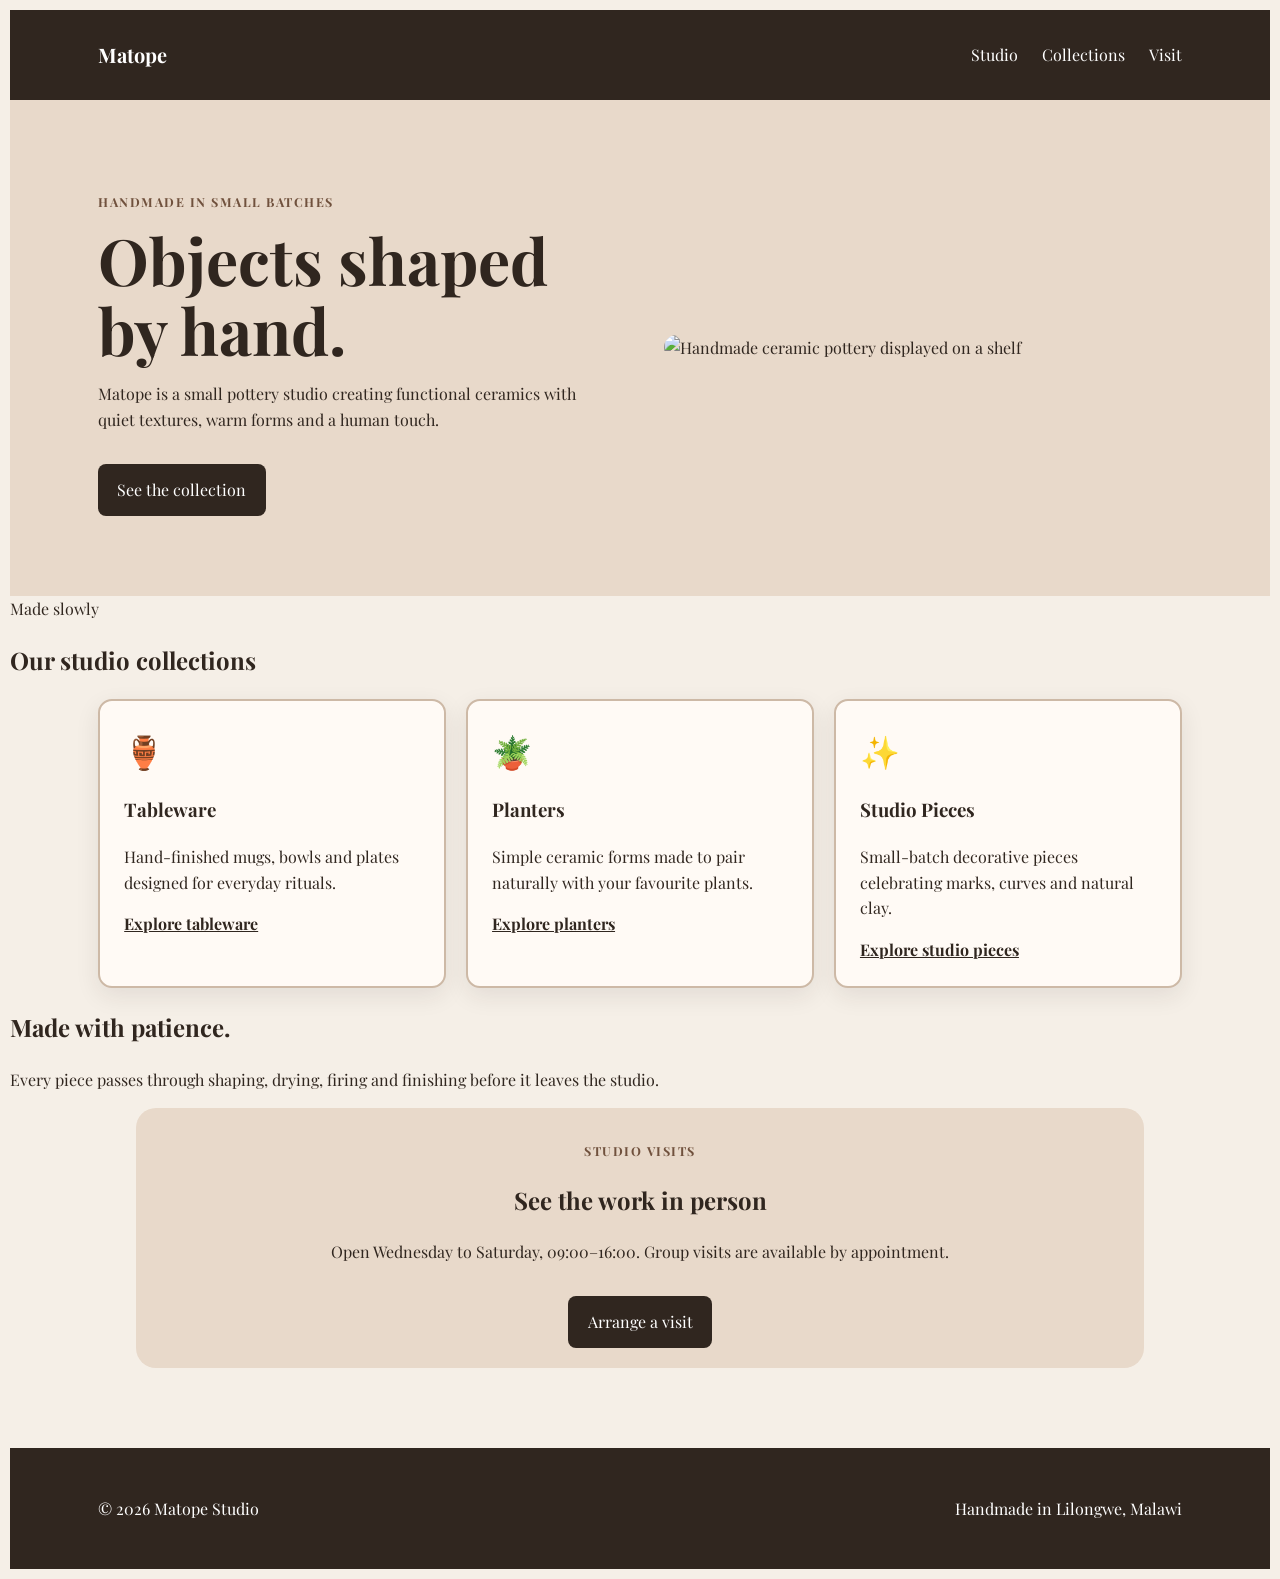
==== buggy-version.html @ fc01357e "Add HTML  and CSS styles  buggy versiion files for landing page, . adjusted the responsiviness" ====
<!doctype html>
<html lang="en">
  <head>
    <meta charset="UTF-8" />
    <meta name="viewport" content="width=device-width, initial-scale=1.0" />

    <title>Matope Pottery Studio</title>
    <link rel="preconnect" href="https://fonts.googleapis.com">
    <link rel="preconnect" href="https://fonts.gstatic.com" crossorigin>
    <link href="https://fonts.googleapis.com/css2?family=Playfair+Display:wght@500;700&display=swap" rel="stylesheet">
    <link rel="stylesheet" href="style.css">
</head>

<body>

    <nav class="site-nav" aria-label="Main navigation">
        <a class="brand" href="#">Matope</a>
        <ul class="nav-links">
            <a href="#studio">Studio</a>
            <a href="#collections">Collections</a>
            <a href="#visit">Visit</a>
        </ul>
    </nav>

    <header id="studio" class="hero">
        <div class="hero-copy">
            <p class="eyebrow">Handmade in small batches</p>
            <h1>Objects shaped by hand.</h1>
            <p>Matope is a small pottery studio creating functional ceramics with quiet textures, warm forms and a human touch.</p>
            <a class="button" href="#collections">See the collection</a>
        </div>
        <img class="hero-image"
            src="https://images.unsplash.com/photo-1610701596007-11502861dcfa?auto=format&fit=crop&w=1200&q=80"
            alt="Handmade ceramic pottery displayed on a shelf">
    </header>

    <main>

      <section id="collections" class="features" aria-labelledby="collections-heading">
          <div class="section-heading>"
            <p class="eyebrow">Made slowly</p>
            <h2 id="collections-heading">Our studio collections</h2>
        </div>

        <div class="feature-row">
          <article class="feature-box">
            <span class="icon" aria-hidden="true">🏺</span>
            <h3>Tableware</h3>
            <p>Hand-finished mugs, bowls and plates designed for everyday rituals.</p>
            <a href="#visit">Explore tableware</a>
          </article>

          <article class="feature-box">
            <span class="icon" aria-hidden="true">🪴</span>
            <h3>Planters</h3>
            <p>Simple ceramic forms made to pair naturally with your favourite plants.</p>
            <a href="#visit">Explore planters</a>
          </article>

          <article class="feature-box">
            <span class="icon" aria-hidden="true">✨</span>
            <h3>Studio Pieces</h3>
            <p>Small-batch decorative pieces celebrating marks, curves and natural clay.</p>
            <a href="#visit">Explore studio pieces</a>
          </article>
        </div>

      </section>  

      <section id="studio">
        <!-- Studio information goes here -->
        <h2>Made with patience.</h2>
        <p>
          Every piece passes through shaping, drying, firing and finishing
          before it leaves the studio.
        </p>
      </section>
      <section class="visit section" id="visit" aria-labelledby="visit-title">
      <p class="eyebrow">Studio visits</p>
      <h2>See the work in person</h2>
      <p>Open Wednesday to Saturday, 09:00–16:00. Group visits are available by appointment.</p>
      <a class="button" href="https://malawiplus.com/mchepa-pottery/">Arrange a visit</a>
    </section>
  </main>
    </main>

    <footer>
      <!-- Footer goes here -->
      <p>© 2026 Matope Studio</p>
    <p>Handmade in Lilongwe, Malawi</p>
    </footer>
  </body>
</html>
---- style.css ----
* {
  box-sizing: border-box;
}

html {
  scroll-behavior: smooth;
}

body {
  margin: 10px;
  font-family: "Playfair Display", Georgia, serif;
  color: #30261f;
  background: #f5efe7;
  line-height: 1.6;
}

.site-nav {
  display: flex;
  justify-content: space-between;
  align-items: center;
  padding: 1rem 7%;
  background: #30261f;
}

.brand, .nav-links a {
  color: #fff;
  text-decoration: none;
}

.brand {
  font-weight: 700;
  font-size: 1.25rem;
}

.nav-links {
  display: flex;
  gap: 1.5rem;
}

.hero {
  display: flex;
  align-items: center;
  gap: 3rem;
  padding: 5rem 7%;
  background: #e8d9ca;
}

.hero-copy {
  flex: 1;
}

.hero-image {
  flex: 1;
  width: 100%;
  max-height: 420px;
  object-fit: cover;
  border-radius: 18px;
}

.eyebrow {
  text-transform: uppercase;
  letter-spacing: .12em;
  font-size: .78rem;
  font-weight: 700;
  color: #70513d;
}

h1 {
  font-size: clamp(2.2rem, 5vw, 4.5rem);
  line-height: 1.1;
  margin: .4rem 0 1rem;
}


.button {
  display: inline-block;
  margin-top: 1rem;
  padding: .8rem 1.2rem;
  border-radius: 8px;
  background: #30261f;
  color: #fff;
  text-decoration: none;
}
.feature-box {
  border: 2px solid #cdb9a6;
  background: #fffaf5;
}

.feature-row {
  display: flex;
  flex-wrap: wrap;
  gap: 1.25rem;
  padding: 0 7%;
}

.feature-box {
  flex: 1 1 0;
  padding: 1.5rem;
  border-radius: 14px;
  box-shadow: 0 8px 24px rgba(48, 38, 31, .09);
}

.feature-box a {
  color: #30261f;
  font-weight: 700;
}

.feature-box a:hover,
.feature-box a:focus {
  color: #8a4f2d;
}

.icon {
  font-size: 2rem;
}
.section-heading {
  padding: 4rem 7% 1.5rem;
}

.studio {
  margin: 4rem 7%;
  padding: 3rem;
  border-radius: 18px;
  background: #ddc9b5;
}

footer {
  display: flex;
  justify-content: space-between;
  margin-top: 4rem;
  padding: 2rem 7%;
  background: #30261f;
  color: #fff;
  
}
.visit {
  margin: 0 auto;
  background:#e8d9ca;
  border-radius: 20px;
  color:#30261F;
  margin-bottom: 5rem;
  max-width: 80%;
  text-align: center;
  padding: 20px 40px;
}


@media (max-width: 640px) {
  .site-nav,
  .hero {
    flex-direction: column;
  }

  .site-nav {
    align-items: flex-start;
  }

  .hero {
    padding: 3rem 7%;
  }

  .feature-row {
    flex-direction: column;
    flex-wrap: nowrap;
  }

  .feature-box {
    width: 100%;
  }
  .visit {
    margin-bottom: 2rem;
  }

  .footer{
    align-items: center;
  }
}
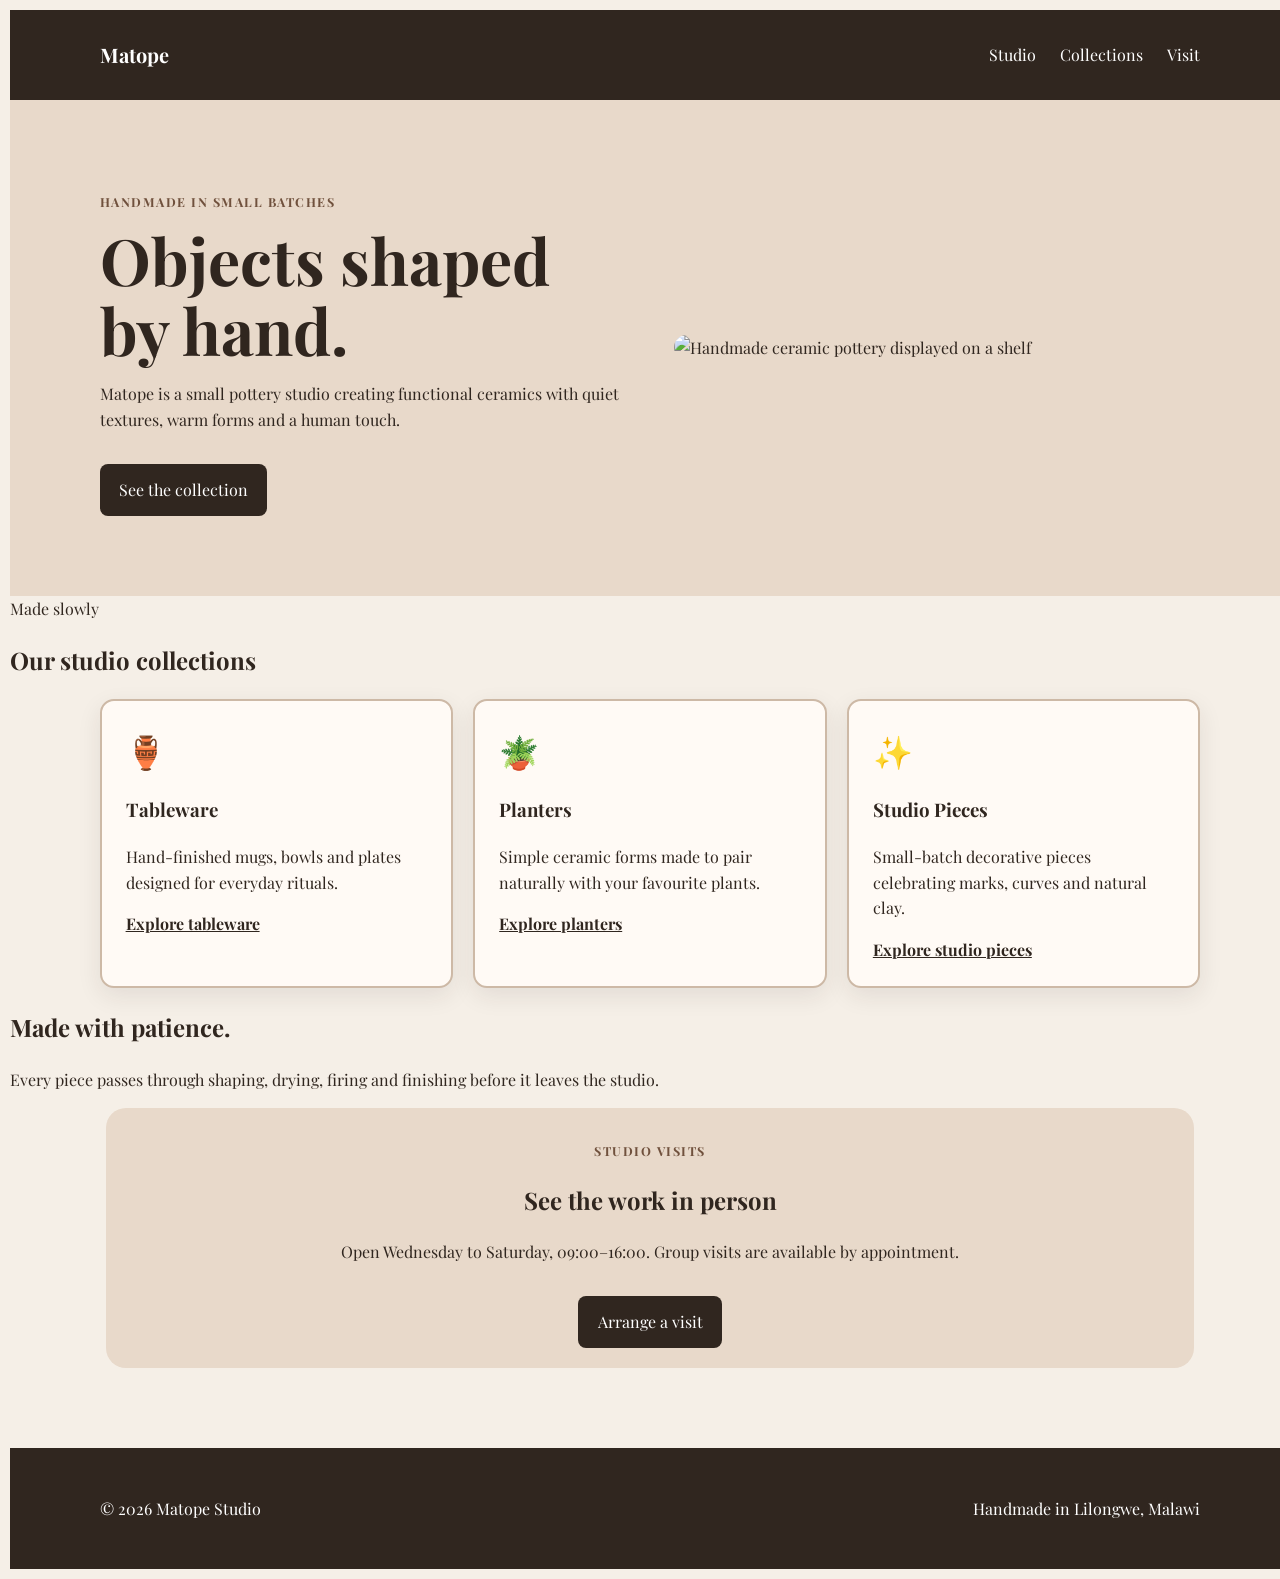
==== commit 111b76d8: "changed the style file for the html buggy version" ====
--- a/buggy-version.html
+++ b/buggy-version.html
@@ -8,7 +8,7 @@
     <link rel="preconnect" href="https://fonts.googleapis.com">
     <link rel="preconnect" href="https://fonts.gstatic.com" crossorigin>
     <link href="https://fonts.googleapis.com/css2?family=Playfair+Display:wght@500;700&display=swap" rel="stylesheet">
-    <link rel="stylesheet" href="style.css">
+    <link rel="stylesheet" href="buggy-version.css">
 </head>
 
 <body>
--- a/buggy-version.css
+++ b/buggy-version.css
@@ -0,0 +1,262 @@
+
+* {
+  box-sizing: border-box;
+}
+
+html {
+  scroll-behavior: smooth;
+}
+
+body {
+  margin: 10px ;
+  padding: 0;
+  font-family: "Playfair Display", Georgia, serif;
+  color: #30261f;
+  background: #f5efe7;
+  line-height: 1.6;
+  overflow-x: hidden;
+  width: 100%;
+}
+
+.site-nav {
+  display: flex;
+  justify-content: space-between;
+  align-items: center;
+  padding: 1rem 7%;
+  background: #30261f;
+}
+
+.brand, .nav-links a {
+  color: #fff;
+  text-decoration: none;
+}
+
+.brand {
+  font-weight: 700;
+  font-size: 1.25rem;
+}
+
+.nav-links {
+  display: flex;
+  gap: 1.5rem;
+}
+
+.hero {
+  display: flex;
+  align-items: center;
+  gap: 3rem;
+  padding: 5rem 7%;
+  background: #e8d9ca;
+}
+
+.hero-copy {
+  flex: 1;
+}
+
+.hero-image {
+  flex: 1;
+  width: 100%;
+  max-height: 420px;
+  object-fit: cover;
+  border-radius: 18px;
+}
+
+.eyebrow {
+  text-transform: uppercase;
+  letter-spacing: .12em;
+  font-size: .78rem;
+  font-weight: 700;
+  color: #70513d;
+}
+
+h1 {
+  font-size: clamp(2.2rem, 5vw, 4.5rem);
+  line-height: 1.1;
+  margin: .4rem 0 1rem;
+}
+
+
+.button {
+  display: inline-block;
+  margin-top: 1rem;
+  padding: .8rem 1.2rem;
+  border-radius: 8px;
+  background: #30261f;
+  color: #fff;
+  text-decoration: none;
+}
+.feature-box {
+  border: 2px solid #cdb9a6;
+  background: #fffaf5;
+}
+
+.feature-row {
+  display: flex;
+  flex-wrap: wrap;
+  gap: 1.25rem;
+  padding: 0 7%;
+}
+
+.feature-box {
+  flex: 1 1 0;
+  padding: 1.5rem;
+  border-radius: 14px;
+  box-shadow: 0 8px 24px rgba(48, 38, 31, .09);
+}
+
+.feature-box a {
+  color: #30261f;
+  font-weight: 700;
+}
+
+.feature-box a:hover,
+.feature-box a:focus {
+  color: #8a4f2d;
+}
+
+.icon {
+  font-size: 2rem;
+}
+.section-heading {
+  padding: 4rem 7% 1.5rem;
+}
+
+.studio {
+  margin: 4rem 7%;
+  padding: 3rem;
+  border-radius: 18px;
+  background: #ddc9b5;
+}
+
+footer {
+  display: flex;
+  justify-content: space-between;
+  margin-top: 4rem;
+  padding: 2rem 7%;
+  background: #30261f;
+  color: #fff;
+  
+}
+.visit {
+  margin: 0 auto;
+  background:#e8d9ca;
+  border-radius: 20px;
+  color:#30261F;
+  margin-bottom: 5rem;
+  max-width: 85%;
+  text-align: center;
+  padding: 20px 40px;
+
+}
+
+
+@media (max-width: 640px) {
+  
+  .site-nav {
+    flex-direction: column;
+    align-items: center;
+    padding: 1rem 5%;
+    gap: 1rem;
+  }
+
+  .brand {
+    font-size: 1.1rem;
+  }
+
+  .nav-links {
+    gap: 1rem;
+    font-size: 0.9rem;
+  }
+
+  
+  .hero {
+    flex-direction: column;
+    padding: 2rem 5%;
+    gap: 2rem;
+  }
+
+  .hero-copy {
+    text-align: center;
+  }
+
+  .hero-copy h1 {
+    font-size: 1.8rem;
+    margin: 0.5rem 0 0.8rem;
+  }
+
+  .hero-copy p {
+    font-size: 0.95rem;
+  }
+
+  .hero-image {
+    max-height: 300px;
+    border-radius: 12px;
+  }
+
+  .button {
+    padding: 0.7rem 1rem;
+    font-size: 0.95rem;
+  }
+
+  .section-heading {
+    padding: 2rem 5% 1rem;
+    text-align: center;
+  }
+
+  .section-heading h2 {
+    font-size: 1.8rem;
+  }
+
+  .feature-row {
+    flex-direction: column;
+    flex-wrap: nowrap;
+    gap: 1rem;
+    padding: 0 5%;
+  }
+
+  .feature-box {
+    width: 100%;
+    padding: 1.2rem;
+    border-radius: 10px;
+  }
+
+  .feature-box h3 {
+    font-size: 1.2rem;
+  }
+
+  .icon {
+    font-size: 1.8rem;
+  }
+
+  /* Visit section improvements */
+  .visit {
+    margin: 2rem auto;
+    max-width: 95%;
+    padding: 1.5rem 1rem;
+    border-radius: 14px;
+    box-sizing: border-box;
+  }
+
+  .visit h2 {
+    font-size: 1.6rem;
+    margin: 0.5rem 0;
+  }
+
+  .visit p {
+    font-size: 0.95rem;
+  }
+
+  /* Footer improvements */
+  footer {
+    flex-direction: column;
+    align-items: center;
+    text-align: center;
+    padding: 1.5rem 5%;
+    gap: 0.5rem;
+  }
+
+  footer p {
+    font-size: 0.9rem;
+    margin: 0.25rem 0;
+  }
+}
